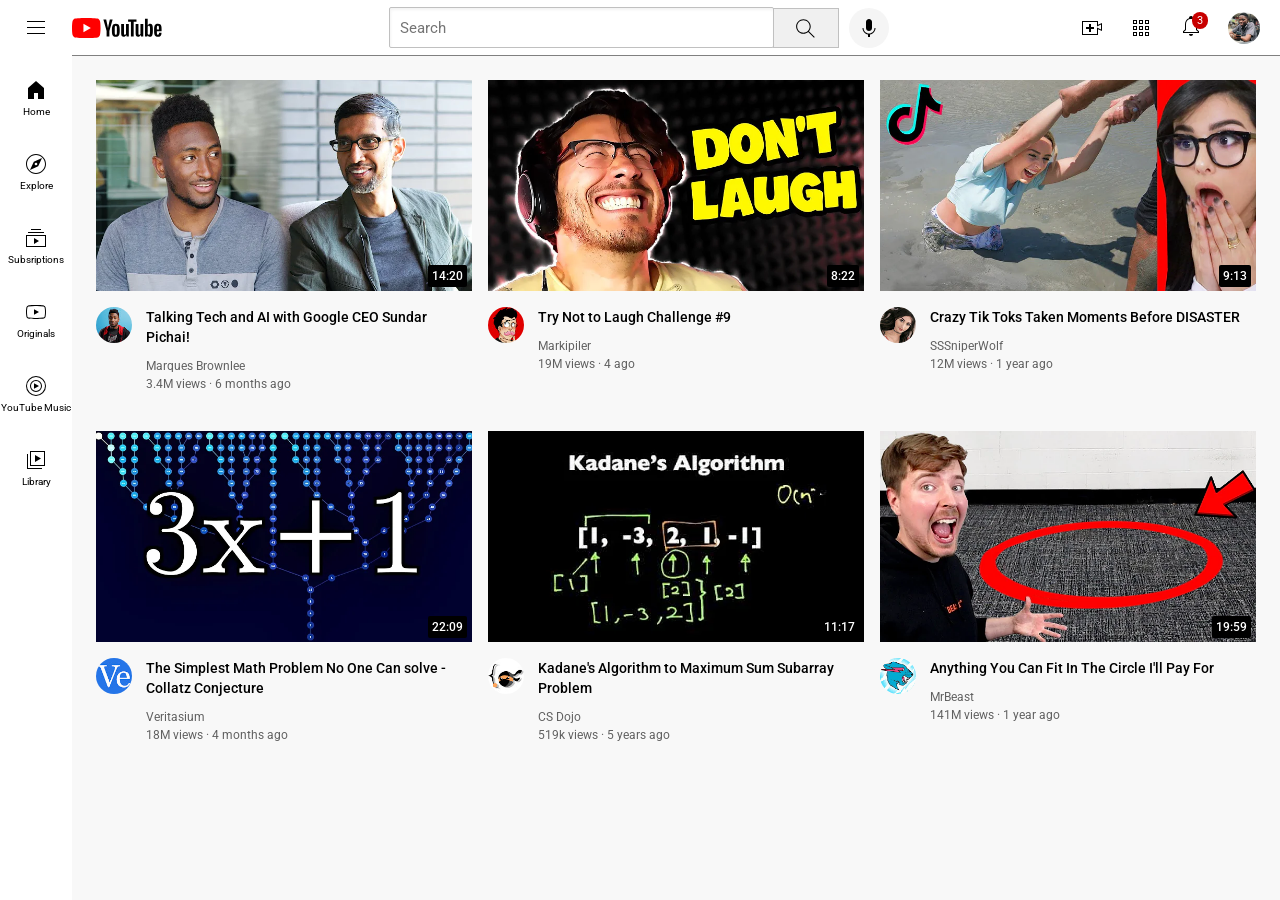
==== youtube.html @ 8b4ea4ff "Refactor general.css and sidebar.css to update padding and styling" ====
<!DOCTYPE html>
<html>
  <head>
    <title>youTube.com Clone</title>

    <link rel="preconnect" href="https://fonts.googleapis.com" />
    <link rel="preconnect" href="https://fonts.gstatic.com" crossorigin />
    <link
      href="https://fonts.googleapis.com/css2?family=Roboto:wght@100;400;500;700&display=swap"
      rel="stylesheet"
    />

    <link rel="stylesheet" href="styles/general.css" />
    <link rel="stylesheet" href="styles/header.css" />
    <link rel="stylesheet" href="styles/video.css" />
    <link rel="stylesheet" href="styles/sidebar.css" />
  </head>

  <body style="padding-bottom: 100px">
    <div class="header">
      <div class="left-section">
        <img class="hamburger-menu" src="icons/hamburger-menu.svg" />
        <img class="youtube-logo" src="icons/youtube-logo.svg" />
      </div>

      <div class="middle-section">
        <input class="search-bar" type="text" placeholder="Search" />

        <button class="search-button">
          <img class="search-icon" src="icons/search.svg" />
        </button>
        <button class="voice-search-button">
          <img class="voice-search-icon" src="icons/voice-search-icon.svg" />
        </button>
      </div>

      <div class="right-section">
        <img class="upload-icon" src="icons/upload.svg" />
        <img class="youtube-apps-icon" src="icons/youtube-apps.svg" />
        <div class="notifications-icon-container">
          <img class="notifications-icon" src="icons/notifications.svg" />
          <div class="notifications-count">3</div>
        </div>

        <img
          class="current-user-picture"
          src="channel-pictures/channel-7.jpeg"
        />
      </div>
    </div>

    <div class="sidebar">
      <div class="sidebar-link">
        <img src="icons/home.svg" />
        <div>Home</div>
      </div>

      <div class="sidebar-link">
        <img src="icons/explore.svg" />
        <div>Explore</div>
      </div>
      <div class="sidebar-link">
        <img src="icons/subscriptions.svg" />
        <div>Subsriptions</div>
      </div>
      <div class="sidebar-link">
        <img src="icons/originals.svg" />
        <div>Originals</div>
      </div>
      <div class="sidebar-link">
        <img src="icons/youtube-music.svg" />
        <div>YouTube Music</div>
      </div>
      <div class="sidebar-link">
        <img src="icons/library.svg" />
        <div>Library</div>
      </div>
    </div>

    <div class="video-grid">
      <div class="video-preview">
        <div class="thumbnail-row">
          <img class="thumbnail" src="thumbnails/thumbnail-1.webp" />
          <div class="video-time">14:20</div>
        </div>

        <div class="video-info-grid">
          <div class="channel-picture">
            <img
              class="profile-picture"
              src="channel-pictures/channel-1.jpeg"
            />
          </div>

          <div class="video-info">
            <p class="video-title">
              Talking Tech and AI with Google CEO Sundar Pichai!
            </p>

            <p class="video-author">Marques Brownlee</p>

            <p class="video-stats">3.4M views &#183; 6 months ago</p>
          </div>
        </div>
      </div>

      <div class="video-preview">
        <div class="thumbnail-row">
          <img class="thumbnail" src="thumbnails/thumbnail-2.webp" />
          <div class="video-time">8:22</div>
        </div>

        <div class="video-info-grid">
          <div class="channel-picture">
            <img
              class="profile-picture"
              src="channel-pictures/channel-2.jpeg"
            />
          </div>

          <div class="video-info">
            <p class="video-title">Try Not to Laugh Challenge #9</p>

            <p class="video-author">Markipiler</p>

            <p class="video-stats">19M views &#183; 4 ago</p>
          </div>
        </div>
      </div>

      <div class="video-preview">
        <div class="thumbnail-row">
          <img class="thumbnail" src="thumbnails/thumbnail-3.webp" />
          <div class="video-time">9:13</div>
        </div>
        <div class="video-info-grid">
          <div class="channel-picture">
            <img
              class="profile-picture"
              src="channel-pictures/channel-3.jpeg"
            />
          </div>
          <div class="video-info">
            <p class="video-title">
              Crazy Tik Toks Taken Moments Before DISASTER
            </p>

            <p class="video-author">SSSniperWolf</p>

            <p class="video-stats">12M views &#183; 1 year ago</p>
          </div>
        </div>
      </div>

      <div class="video-preview">
        <div class="thumbnail-row">
          <img class="thumbnail" src="thumbnails/thumbnail-4.webp" />
          <div class="video-time">22:09</div>
        </div>

        <div class="video-info-grid">
          <div class="channel-picture">
            <img
              class="profile-picture"
              src="channel-pictures/channel-4.jpeg"
            />
          </div>

          <div class="video-info">
            <p class="video-title">
              The Simplest Math Problem No One Can solve - Collatz Conjecture
            </p>

            <p class="video-author">Veritasium</p>

            <p class="video-stats">18M views &#183; 4 months ago</p>
          </div>
        </div>
      </div>

      <div class="video-preview">
        <div class="thumbnail-row">
          <img class="thumbnail" src="thumbnails/thumbnail-5.webp" />
          <div class="video-time">11:17</div>
        </div>
        <div class="video-info-grid">
          <div class="channel-picture">
            <img
              class="profile-picture"
              src="channel-pictures/channel-5.jpeg"
            />
          </div>
          <div class="video-info">
            <p class="video-title">
              Kadane's Algorithm to Maximum Sum Subarray Problem
            </p>

            <p class="video-author">CS Dojo</p>

            <p class="video-stats">519k views &#183; 5 years ago</p>
          </div>
        </div>
      </div>

      <div class="video-preview">
        <div class="thumbnail-row">
          <img class="thumbnail" src="thumbnails/thumbnail-6.webp" />
          <div class="video-time">19:59</div>
        </div>

        <div class="video-info-grid">
          <div class="channel-picture">
            <img
              class="profile-picture"
              src="channel-pictures/channel-6.jpeg"
            />
          </div>

          <div class="video-info">
            <p class="video-title">
              Anything You Can Fit In The Circle I'll Pay For
            </p>

            <p class="video-author">MrBeast</p>

            <p class="video-stats">141M views &#183; 1 year ago</p>
          </div>
        </div>
      </div>
    </div>
  </body>
</html>
---- styles/general.css ----
p {
  font-family: Roboto, Arial;
  margin-top: 0;
  margin-bottom: 0;
}

body {
  margin: 0;
  padding-top: -8;
  background-color: rgb(248, 248, 248);
}

.video-grid {
  padding-top: 80px;
  padding-left: 96px;
  padding-right: 24px;
}
---- styles/header.css ----
.header {
  height: 55px;

  display: flex;
  flex-direction: row;
  justify-content: space-between;

  position: fixed;
  top: o;
  left: 0;
  right: 0;
  z-index: 100;

  background-color: white;
  border-bottom-width: 1px;
  border-bottom-style: solid;
  border-bottom-color: grey;
}

.left-section {
  display: flex;
  align-items: center;
}

.hamburger-menu {
  height: 24px;
  margin-left: 24px;
  margin-right: 24px;
}

.youtube-logo {
  height: 20px;
}

.middle-section {
  flex: 1;
  margin-left: 70px;
  margin-right: 35px;
  max-width: 500px;
  display: flex;
  align-items: center;
}

.search-bar {
  flex: 1;
  height: 37px;
  padding-left: 10px;
  font-size: 16px;
  border-width: 1px;
  border-style: solid;
  border-color: rgb(192, 192, 192);
  border-radius: 2px;
  box-shadow: inset 1px 2px 3px rgba(0, 0, 0, 0.05);
  width: 0;
}

.search-bar::placeholder {
  font-family: Roboto, Arial;
  font-size: 15px;
}

.search-button {
  height: 40px;
  width: 66px;
  background-color: rgb(240, 240, 240);
  border-width: 1px;
  border-style: solid;
  border-color: rgb(192 192, 192);
  margin-left: -1px;
  margin-right: 10px;
}

.search-icon {
  height: 25px;
  margin-top: 4px;
}

.voice-search-button {
  height: 40px;
  width: 40px;
  border-radius: 20px;
  border: none;
  background-color: rgb(245, 245, 245);
}

.voice-search-icon {
  height: 24px;
  margin-top: 4px;
}

.right-section {
  width: 180px;
  margin-right: 20px;
  display: flex;
  align-items: center;
  justify-content: space-between;
  flex-shrink: 0;
}

.upload-icon {
  height: 24px;
}

.youtube-apps-icon {
  height: 24px;
}

.notifications-icon {
  height: 24px;
}

.notifications-icon-container {
  position: relative;
}

.notifications-count {
  position: absolute;
  top: -2px;
  right: -5px;
  background-color: rgb(200 0, 0);
  color: white;
  font-family: Roboto, Arial;
  font-size: 11px;
  padding-left: 5px;
  padding-right: 5px;
  padding-top: 2px;
  padding-bottom: 2px;
  border-radius: 10px;
}

.current-user-picture {
  height: 32px;
  border-radius: 16px;
}
---- styles/video.css ----
.thumbnail {
  width: 100%;
}

.video-title {
  margin-top: 0%;
  font-size: 14px;
  font-weight: 500;
  line-height: 20px;
  margin-bottom: 12px;
}

.video-info-grid {
  display: grid;
  grid-template-columns: 50px 1fr;
}

.profile-picture {
  width: 36px;
  border-radius: 50px;
}

.thumbnail-row {
  margin-bottom: 12px;
  position: relative;
}

.video-author,
.video-stats {
  font-size: 12px;
  color: rgb(96, 96, 96);
}

.video-author {
  margin-bottom: 4px;
}

.video-grid {
  display: grid;
  grid-template-columns: 1fr 1fr 1fr;
  column-gap: 16px;
  row-gap: 40px;
}

.video-time {
  font-family: Roboto, Arial;
  font-size: 12px;
  font-weight: 500;
  padding-left: 4px;
  padding-right: 4px;
  padding-top: 4px;
  padding-bottom: 4px;
  border-radius: 2px;
  background-color: black;
  color: white;
  position: absolute;
  bottom: 8px;
  right: 5px;
}
---- styles/sidebar.css ----
.sidebar {
  position: fixed;
  left: o;
  bottom: 0;
  top: 55px;
  background-color: white;
  width: 72px;
  z-index: 200;
  padding-top: 5px;
}

.sidebar-link {
  height: 74px;
  display: flex;
  justify-content: center;
  align-items: center;
  flex-direction: column;
  cursor: pointer;
}

.sidebar-link:hover {
  background-color: rgb(235, 235, 235);
}

.sidebar-link img {
  height: 24px;
  margin-bottom: 4px;
}

.sidebar-link div {
  font-family: Roboto, Arial;
  font-size: 10px;
}
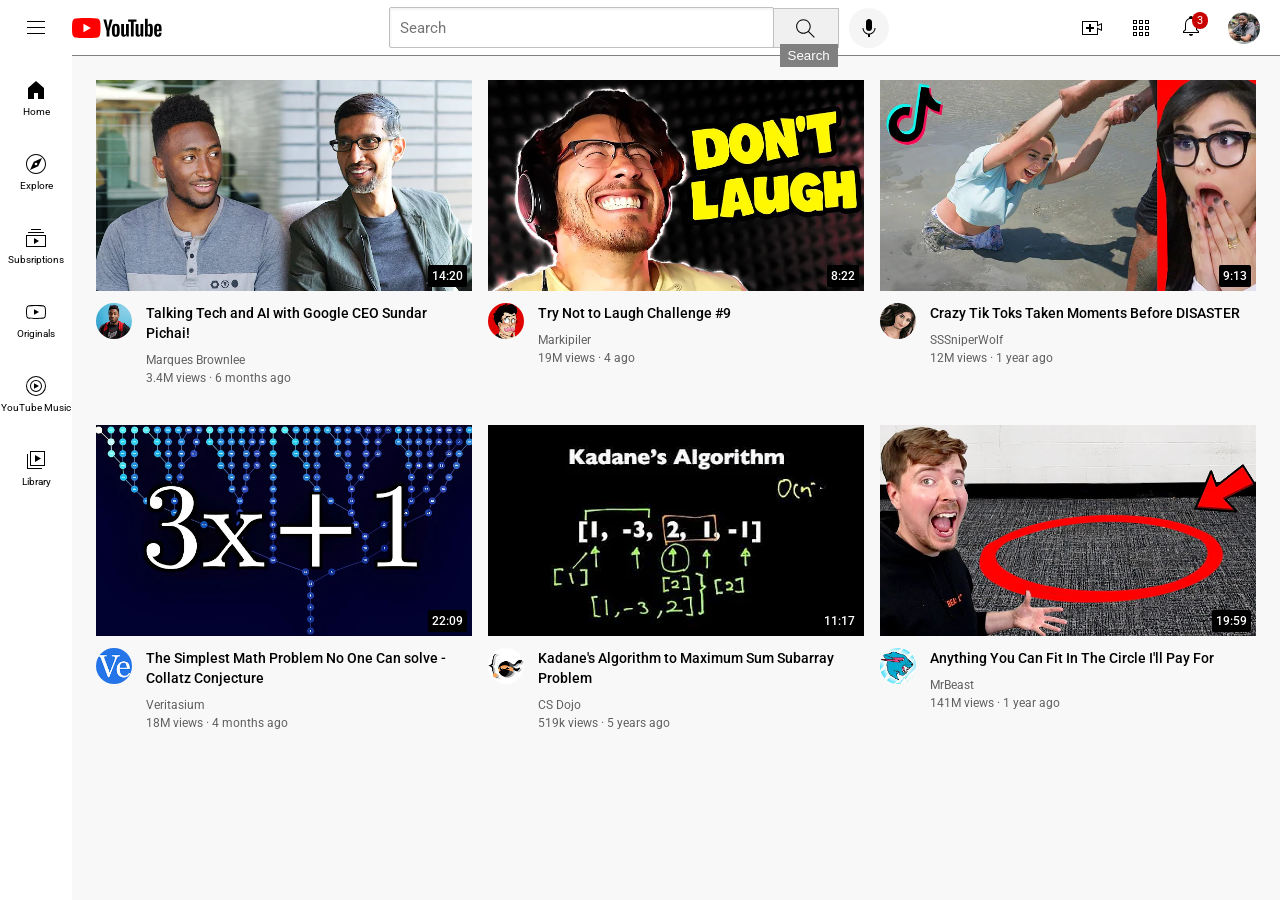
==== commit 472757e5: "Refactor header.css and youtube.html to add tooltip to search button" ====
--- a/youtube.html
+++ b/youtube.html
@@ -28,6 +28,7 @@
 
         <button class="search-button">
           <img class="search-icon" src="icons/search.svg" />
+          <div class="tooltip">Search</div>
         </button>
         <button class="voice-search-button">
           <img class="voice-search-icon" src="icons/voice-search-icon.svg" />
--- a/styles/header.css
+++ b/styles/header.css
@@ -68,6 +68,17 @@
   border-color: rgb(192 192, 192);
   margin-left: -1px;
   margin-right: 10px;
+  position: relative;
+}
+
+.search-button .tooltip {
+  position: absolute;
+  background-color: gray;
+  color: white;
+  padding-top: 4px;
+  padding-bottom: 4px;
+  padding-left: 8px;
+  padding-right: 8px;
 }
 
 .search-icon {
--- a/styles/video.css
+++ b/styles/video.css
@@ -7,7 +7,7 @@
   font-size: 14px;
   font-weight: 500;
   line-height: 20px;
-  margin-bottom: 12px;
+  margin-bottom: 10px;
 }
 
 .video-info-grid {
@@ -21,7 +21,7 @@
 }
 
 .thumbnail-row {
-  margin-bottom: 12px;
+  margin-bottom: 8px;
   position: relative;
 }
 
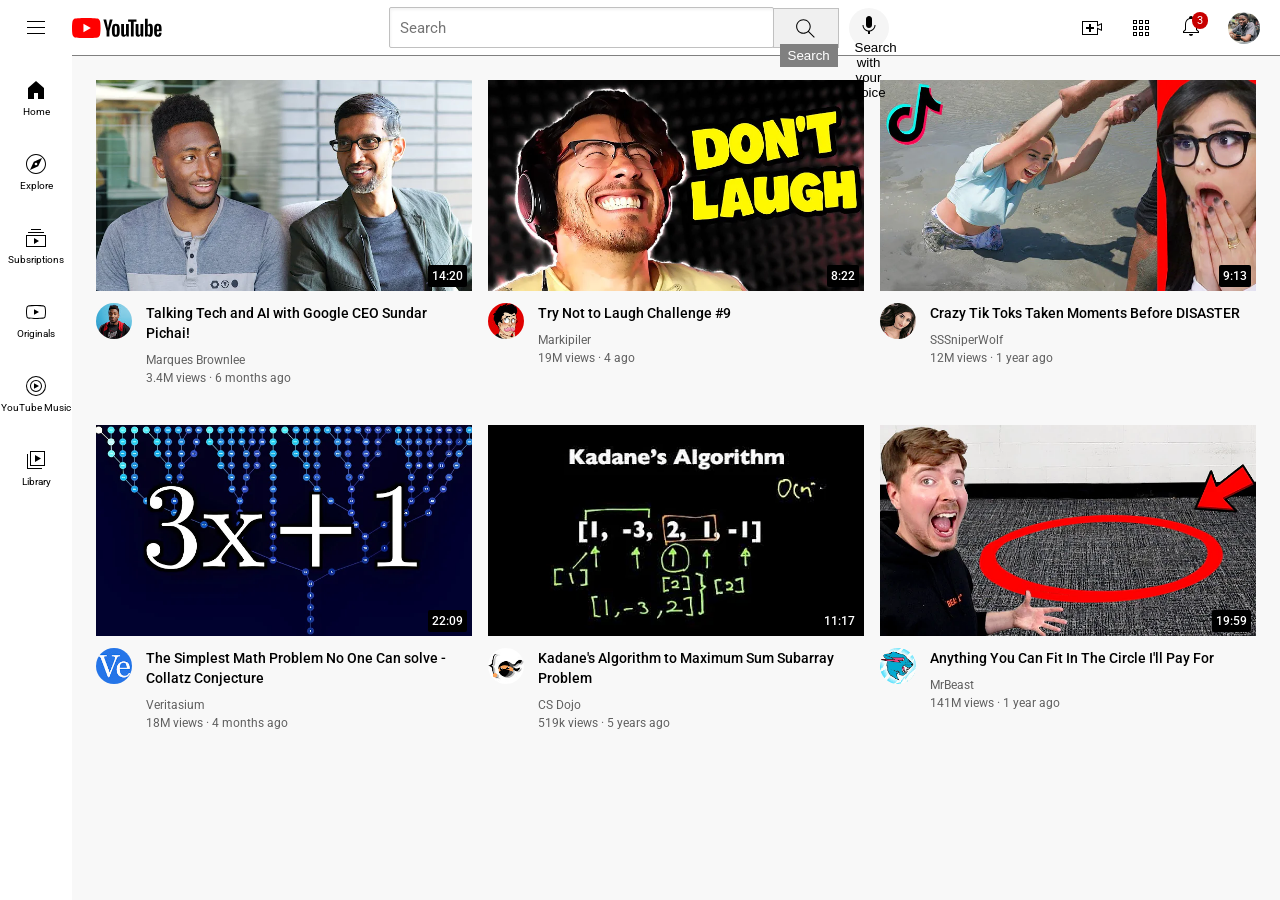
==== commit 3fa1f03a: "Add tooltip to search button in youtube.html" ====
--- a/youtube.html
+++ b/youtube.html
@@ -32,6 +32,7 @@
         </button>
         <button class="voice-search-button">
           <img class="voice-search-icon" src="icons/voice-search-icon.svg" />
+          <div class="tooltip">Search with your voice</div>
         </button>
       </div>
 
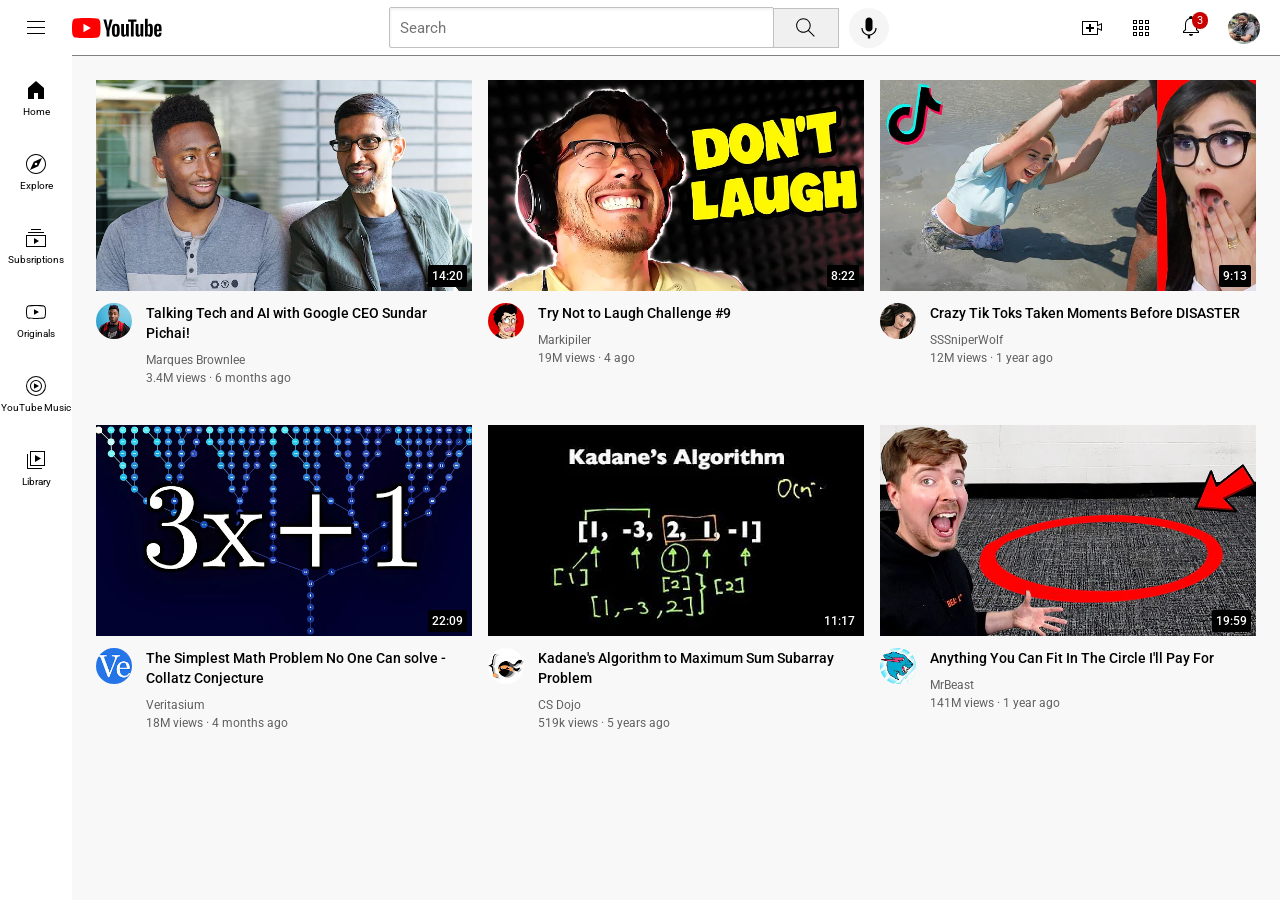
==== commit 3ab85723: "Refactor header.css and youtube.html to add tooltips to search and voice search buttons" ====
--- a/youtube.html
+++ b/youtube.html
@@ -37,7 +37,11 @@
       </div>
 
       <div class="right-section">
-        <img class="upload-icon" src="icons/upload.svg" />
+        <div class="upload-icon-container">
+          <img class="upload-icon" src="icons/upload.svg" />
+          <div class="tooltip">Create</div>
+        </div>
+
         <img class="youtube-apps-icon" src="icons/youtube-apps.svg" />
         <div class="notifications-icon-container">
           <img class="notifications-icon" src="icons/notifications.svg" />
--- a/styles/header.css
+++ b/styles/header.css
@@ -68,10 +68,21 @@
   border-color: rgb(192 192, 192);
   margin-left: -1px;
   margin-right: 10px;
+}
+
+.search-button,
+.voice-search-button,
+.upload-icon-container {
+  display: flex;
+  justify-content: center;
+  align-items: center;
   position: relative;
 }
 
-.search-button .tooltip {
+.search-button .tooltip,
+.voice-search-button .tooltip,
+.upload-icon-container .tooltip {
+  font-family: Roboto, Arial;
   position: absolute;
   background-color: gray;
   color: white;
@@ -79,11 +90,23 @@
   padding-bottom: 4px;
   padding-left: 8px;
   padding-right: 8px;
+  border-radius: 2px;
+  font-size: 12px;
+  bottom: -30px;
+  opacity: 0;
+  transition: opacity 0.15s;
+  pointer-events: none;
+  white-space: nowrap;
+}
+
+.search-button:hover .tooltip,
+.voice-search-button:hover .tooltip,
+.upload-icon-container:hover .tooltip {
+  opacity: 1;
 }
 
 .search-icon {
   height: 25px;
-  margin-top: 4px;
 }
 
 .voice-search-button {
@@ -94,9 +117,8 @@
   background-color: rgb(245, 245, 245);
 }
 
-.voice-search-icon {
+.voice- search-icon {
   height: 24px;
-  margin-top: 4px;
 }
 
 .right-section {
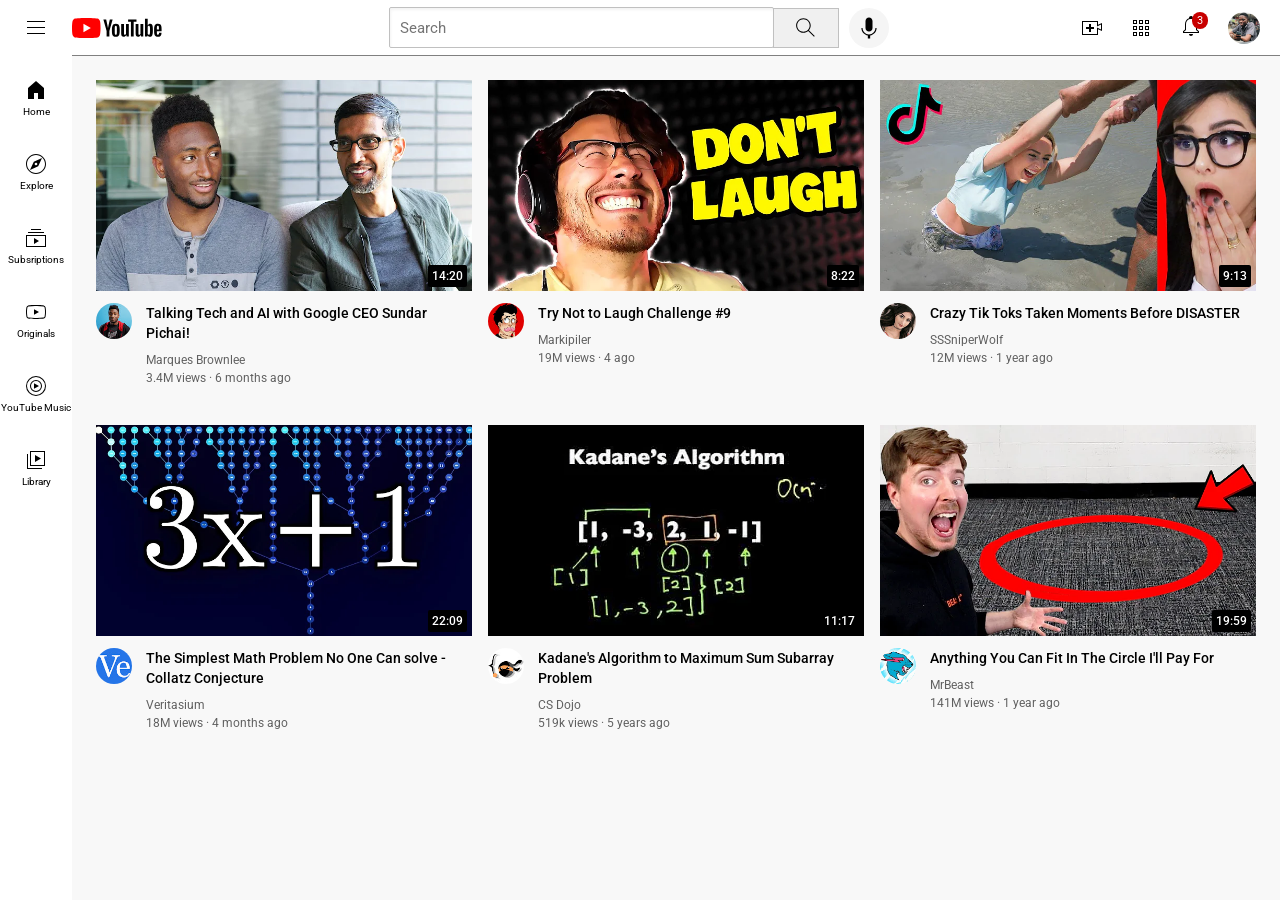
==== commit fcc56181: "Refactor header.css and youtube.html to add tooltips to search and voice search buttons and final to" ====
--- a/youtube.html
+++ b/youtube.html
@@ -42,7 +42,11 @@
           <div class="tooltip">Create</div>
         </div>
 
-        <img class="youtube-apps-icon" src="icons/youtube-apps.svg" />
+        <div class="youtube-apps-icon-container">
+          <img class="youtube-apps-icon" src="icons/youtube-apps.svg" />
+          <div class="tooltip">YouTube apps</div>
+        </div>
+
         <div class="notifications-icon-container">
           <img class="notifications-icon" src="icons/notifications.svg" />
           <div class="notifications-count">3</div>
--- a/styles/header.css
+++ b/styles/header.css
@@ -72,7 +72,8 @@
 
 .search-button,
 .voice-search-button,
-.upload-icon-container {
+.upload-icon-container,
+.youtube-apps-icon-container {
   display: flex;
   justify-content: center;
   align-items: center;
@@ -81,7 +82,8 @@
 
 .search-button .tooltip,
 .voice-search-button .tooltip,
-.upload-icon-container .tooltip {
+.upload-icon-container .tooltip,
+.youtube-apps-icon-container .tooltip {
   font-family: Roboto, Arial;
   position: absolute;
   background-color: gray;
@@ -101,7 +103,8 @@
 
 .search-button:hover .tooltip,
 .voice-search-button:hover .tooltip,
-.upload-icon-container:hover .tooltip {
+.upload-icon-container:hover .tooltip,
+.youtube-apps-icon-container:hover .tooltip {
   opacity: 1;
 }
 
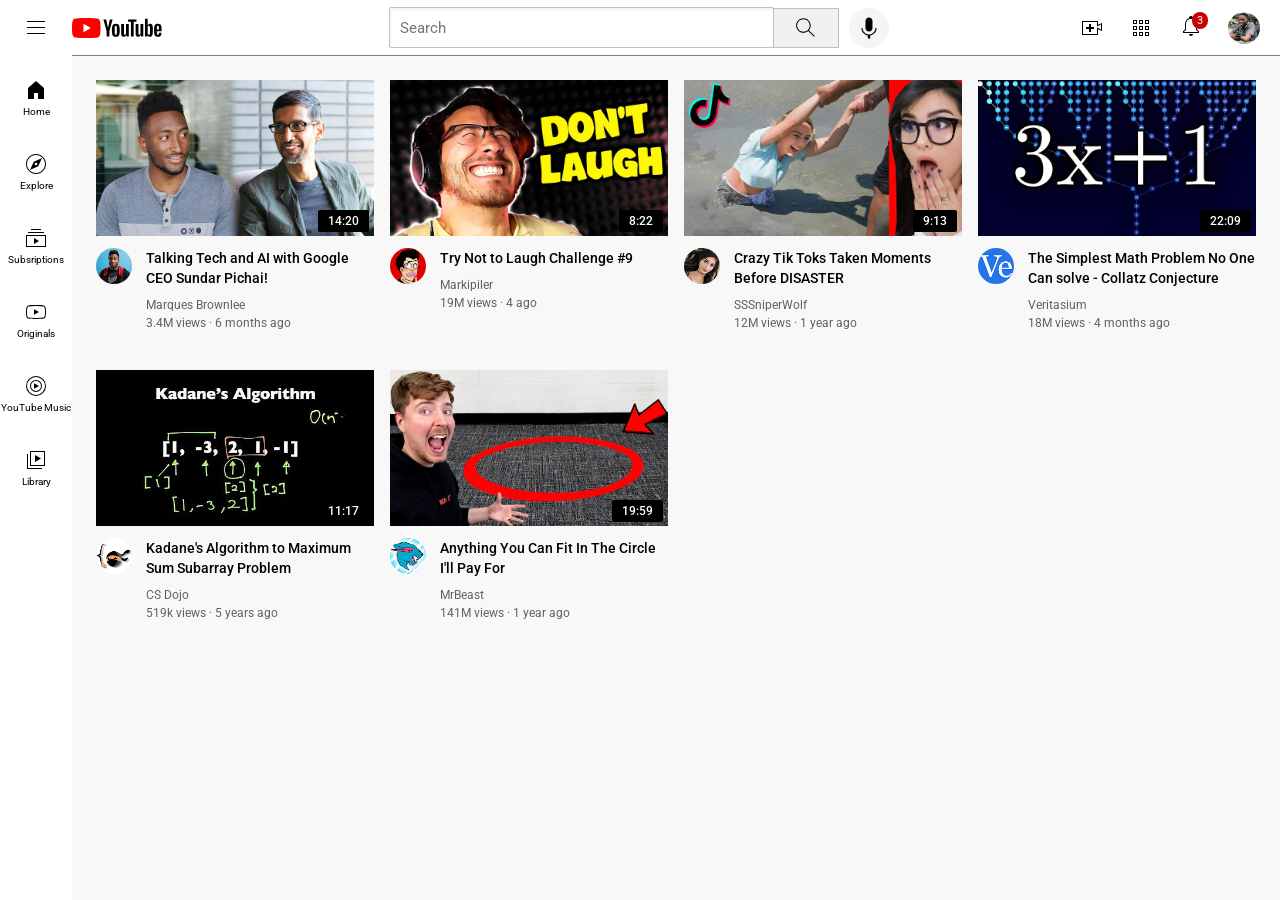
==== commit fc1abf93: "Refactor header.css and youtube.html to add tooltips to search, voice search, and notifications butt" ====
--- a/youtube.html
+++ b/youtube.html
@@ -49,6 +49,7 @@
 
         <div class="notifications-icon-container">
           <img class="notifications-icon" src="icons/notifications.svg" />
+          <div class="tooltip">Notifications</div>
           <div class="notifications-count">3</div>
         </div>
 
--- a/styles/header.css
+++ b/styles/header.css
@@ -83,7 +83,8 @@
 .search-button .tooltip,
 .voice-search-button .tooltip,
 .upload-icon-container .tooltip,
-.youtube-apps-icon-container .tooltip {
+.youtube-apps-icon-container .tooltip,
+.notifications-icon-container .tooltip {
   font-family: Roboto, Arial;
   position: absolute;
   background-color: gray;
@@ -104,7 +105,8 @@
 .search-button:hover .tooltip,
 .voice-search-button:hover .tooltip,
 .upload-icon-container:hover .tooltip,
-.youtube-apps-icon-container:hover .tooltip {
+.youtube-apps-icon-container:hover .tooltip,
+.notifications-icon-container:hover .tooltip {
   opacity: 1;
 }
 
--- a/styles/video.css
+++ b/styles/video.css
@@ -42,14 +42,29 @@
   row-gap: 40px;
 }
 
+@media (max-width: 750px) {
+  .video-grid {
+    grid-template-columns: 1fr 1fr;
+  }
+}
+
+@media (min-width: 751px) and (max-width: 999px) {
+  .video-grid {
+    grid-template-columns: 1fr 1fr 1fr;
+  }
+}
+
+@media (min-width: 1000px) {
+  .video-grid {
+    grid-template-columns: 1fr 1fr 1fr 1fr;
+  }
+}
+
 .video-time {
   font-family: Roboto, Arial;
   font-size: 12px;
   font-weight: 500;
-  padding-left: 4px;
-  padding-right: 4px;
-  padding-top: 4px;
-  padding-bottom: 4px;
+  padding: 4px 10px;
   border-radius: 2px;
   background-color: black;
   color: white;
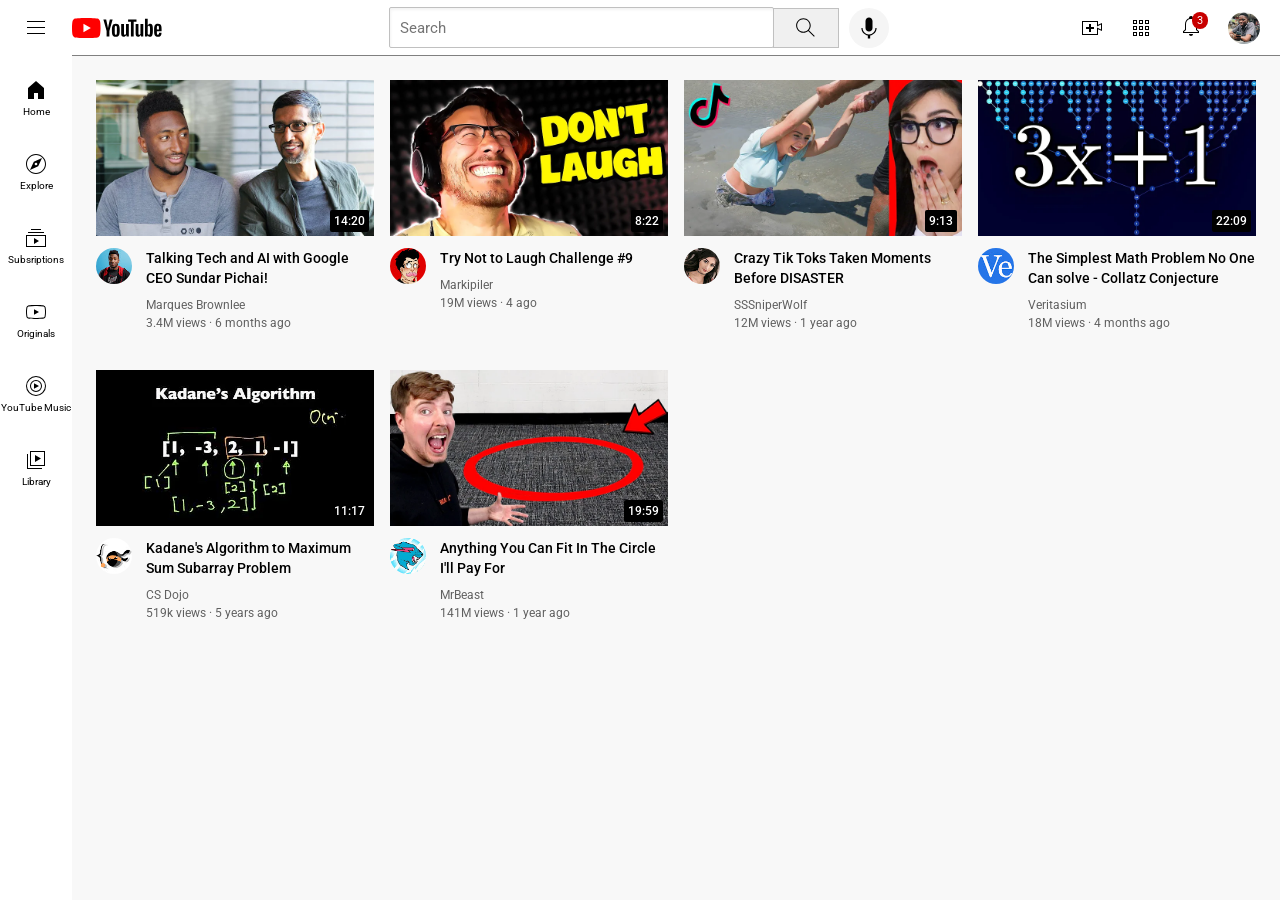
==== commit 5bc4970a: "Refactor youtube.html to fix indentation issue final push" ====
--- a/youtube.html
+++ b/youtube.html
@@ -58,7 +58,7 @@
           src="channel-pictures/channel-7.jpeg"
         />
       </div>
-    </div>
+    </div> 
 
     <div class="sidebar">
       <div class="sidebar-link">
--- a/styles/header.css
+++ b/styles/header.css
@@ -46,9 +46,7 @@
   height: 37px;
   padding-left: 10px;
   font-size: 16px;
-  border-width: 1px;
-  border-style: solid;
-  border-color: rgb(192, 192, 192);
+  border: 1px solid rgb(192, 192, 192);
   border-radius: 2px;
   box-shadow: inset 1px 2px 3px rgba(0, 0, 0, 0.05);
   width: 0;
--- a/styles/video.css
+++ b/styles/video.css
@@ -64,7 +64,7 @@
   font-family: Roboto, Arial;
   font-size: 12px;
   font-weight: 500;
-  padding: 4px 10px;
+  padding: 4px;
   border-radius: 2px;
   background-color: black;
   color: white;
